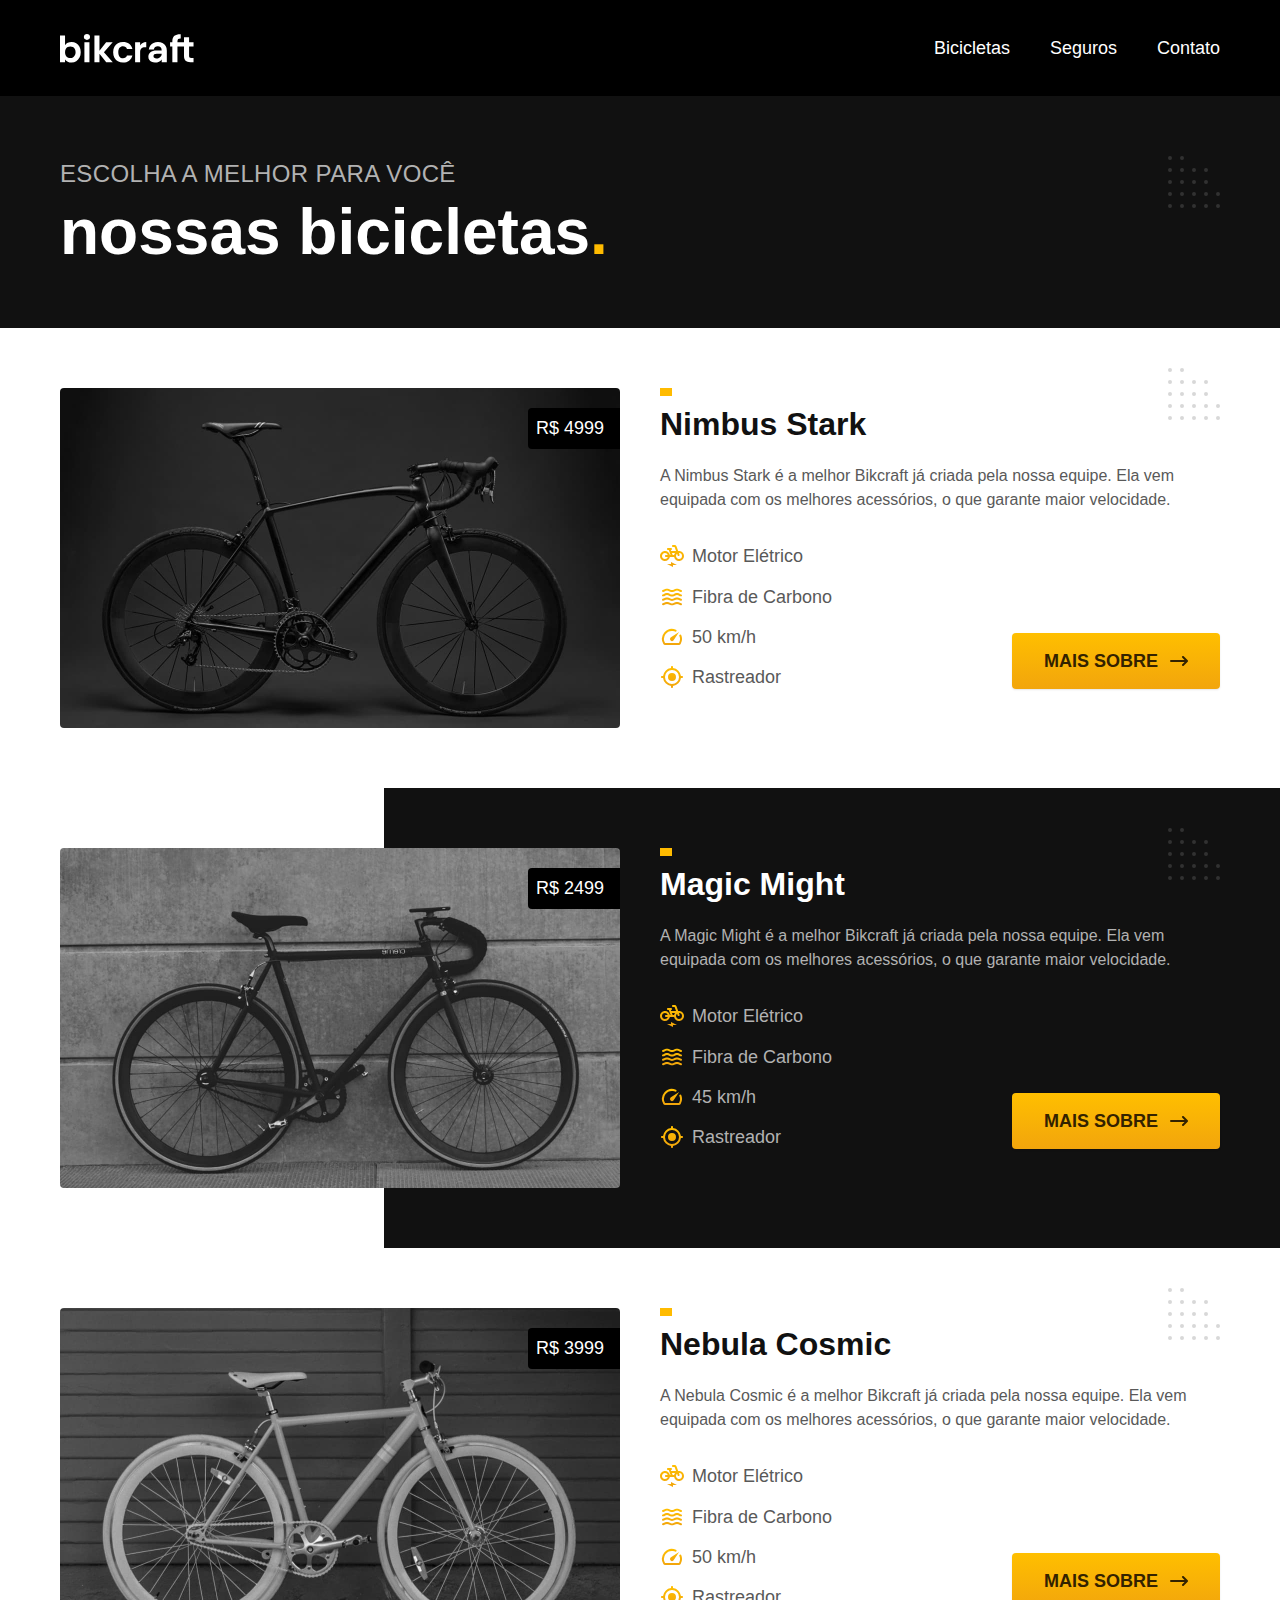
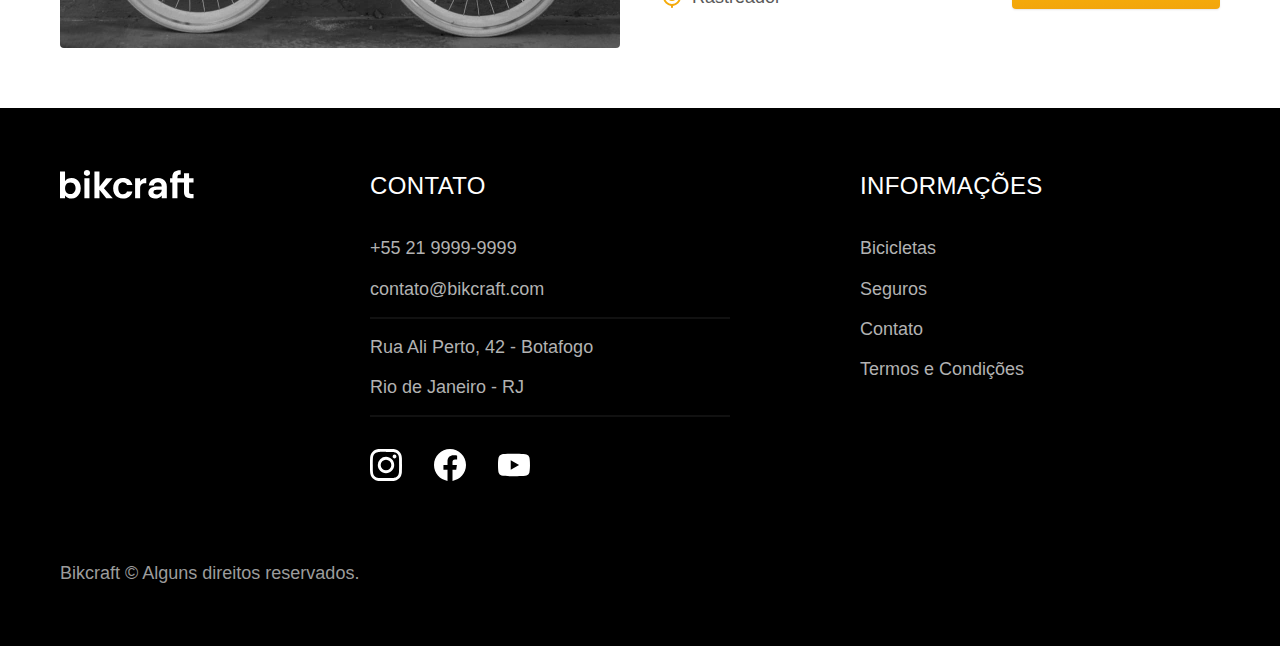
==== bicicletas.html @ ce55fad7 "." ====
<!DOCTYPE html>
<html lang="pt-br">

<head>
  <meta charset="UTF-8">
  <meta name="viewport" content="width=device-width, initial-scale=1.0">

  <title>Bicicletas | Bikcraft</title>
  <meta name="description" content="Bicicletas">

  <link rel="preload" href="./css/style.css" as="style">
  <link rel="stylesheet" href="./css/style.css">
</head>

<body id="bicicletas">
  <header class="header-bg">
    <div class="header container">
      <a href="./">
        <img src="./img/bikcraft.svg" alt="Bikcraft">
      </a>

      <nav aria-label="primaria">
        <ul class="header-menu font-1-m cor-0">
          <li><a href="./bicicletas.html">Bicicletas</a></li>
          <li><a href="./seguros.html">Seguros</a></li>
          <li><a href="./contato.html">Contato</a></li>
        </ul>
      </nav>
    </div>
  </header>

  <main>
    <div class="titulo-bg">
      <div class="titulo container">
        <p class="font-2-l-b cor-5">Escolha a melhor para você</p>
        <h1 class="font-1-xxl cor-0">nossas bicicletas<span class="cor-p1">.</span></h1>
      </div>
    </div>

    <div class="bicicletas container">
      <div class="bicicletas-imagem">
        <img src="./img/bicicletas/nimbus.jpg" alt="Bicicleta preta">
        <span class="font-2-m cor-0">R$ 4999</span>
      </div>
      <div class="bicicletas-conteudo">
        <h2 class="font-1-xl">Nimbus Stark</h2>
        <p class="font-2-s cor-8">A Nimbus Stark é a melhor Bikcraft já criada pela nossa equipe. Ela vem equipada com os melhores acessórios, o que garante maior velocidade.</p>
        <ul class="font-1-m cor-8">
          <li>
            <img src="./img/icones/eletrica.svg" alt="">
            Motor Elétrico
          </li>
          <li>
            <img src="./img/icones/carbono.svg" alt="">
            Fibra de Carbono
          </li>
          <li>
            <img src="./img/icones/velocidade.svg" alt="">
            50 km/h
          </li>
          <li>
            <img src="./img/icones/rastreador.svg" alt="">
            Rastreador
          </li>
        </ul>
        <a class="botao seta" href="./bicicletas/nimbus.html">Mais Sobre</a>
      </div>
    </div>

    <div class="bicicletas-bg">
      <div class="bicicletas container">
        <div class="bicicletas-imagem">
          <img src="./img/bicicletas/magic.jpg" alt="Bicicleta preta">
          <span class="font-2-m cor-0">R$ 2499</span>
        </div>
        <div class="bicicletas-conteudo">
          <h2 class="font-1-xl cor-0">Magic Might</h2>
          <p class="font-2-s cor-5">A Magic Might é a melhor Bikcraft já criada pela nossa equipe. Ela vem equipada com os melhores acessórios, o que garante maior velocidade.</p>
          <ul class="font-1-m cor-5">
            <li>
              <img src="./img/icones/eletrica.svg" alt="">
              Motor Elétrico
            </li>
            <li>
              <img src="./img/icones/carbono.svg" alt="">
              Fibra de Carbono
            </li>
            <li>
              <img src="./img/icones/velocidade.svg" alt="">
              45 km/h
            </li>
            <li>
              <img src="./img/icones/rastreador.svg" alt="">
              Rastreador
            </li>
          </ul>
          <a class="botao seta" href="./bicicletas/magic.html">Mais Sobre</a>
        </div>
      </div>
    </div>

    <div class="bicicletas container">
      <div class="bicicletas-imagem">
        <img src="./img/bicicletas/nebula.jpg" alt="Bicicleta preta">
        <span class="font-2-m cor-0">R$ 3999</span>
      </div>
      <div class="bicicletas-conteudo">
        <h2 class="font-1-xl">Nebula Cosmic</h2>
        <p class="font-2-s cor-8">A Nebula Cosmic é a melhor Bikcraft já criada pela nossa equipe. Ela vem equipada com os melhores acessórios, o que garante maior velocidade.</p>
        <ul class="font-1-m cor-8">
          <li>
            <img src="./img/icones/eletrica.svg" alt="">
            Motor Elétrico
          </li>
          <li>
            <img src="./img/icones/carbono.svg" alt="">
            Fibra de Carbono
          </li>
          <li>
            <img src="./img/icones/velocidade.svg" alt="">
            50 km/h
          </li>
          <li>
            <img src="./img/icones/rastreador.svg" alt="">
            Rastreador
          </li>
        </ul>
        <a class="botao seta" href="./bicicletas/nebula.html">Mais Sobre</a>
      </div>
    </div>

  </main>

  <footer class="footer-bg">
    <div class="footer container">
      <img src="./img/bikcraft.svg" alt="Bikcraft">
      <div class="footer-contato">
        <h3 class="font-2-l-b cor-0">Contato</h3>
        <ul class="font-2-m cor-5">
          <li><a href="tel:+552199999999">+55 21 9999-9999</a></li>
          <li><a href="mailto:contato@bikcraft.com">contato@bikcraft.com</a></li>
          <li>Rua Ali Perto, 42 - Botafogo</li>
          <li>Rio de Janeiro - RJ</li>
        </ul>
        <div class="footer-redes">
          <a href="./">
            <img src="./img/redes/instagram.svg" alt="Instagram">
          </a>
          <a href="./">
            <img src="./img/redes/facebook.svg" alt="Facebook">
          </a>
          <a href="./">
            <img src="./img/redes/youtube.svg" alt="Youtube">
          </a>
        </div>
      </div>
      <div class="footer-informacoes">
        <h3 class="font-2-l-b cor-0">Informações</h3>
        <nav>
          <ul class="font-1-m cor-5">
            <li><a href="./bicicletas.html">Bicicletas</a></li>
            <li><a href="./seguros.html">Seguros</a></li>
            <li><a href="./contato.html">Contato</a></li>
            <li><a href="./termos.html">Termos e Condições</a></li>
          </ul>
        </nav>
      </div>
      <p class="footer-copy font-2-m cor-6">Bikcraft © Alguns direitos reservados.</p>
    </div>
  </footer>
</body>

</html>
---- css/style.css ----
@import "./global/global.css";
@import "./utilidades/tipografia.css";
@import "./utilidades/cores.css";

@import "./global/header.css";
@import "./global/footer.css";

/* Utilidades */
@import "./utilidades/componentes.css";
@import "./utilidades/formulario.css";

/* Home */
@import "./home/introducao.css";
@import "./home/tecnologia.css";
@import "./home/parceiros.css";
@import "./home/depoimento.css";

/* Bicicletas */
@import "./bicicletas/bicicletas-lista.css";
@import "./bicicletas/bicicletas.css";

/* Bicicleta */
@import "./bicicleta/bicicleta.css";
@import "./bicicleta/seguro.css";

/* Seguros */
@import "./seguros/seguros.css";
@import "./seguros/vantagens.css";
@import "./seguros/perguntas.css";

/* Contato */
@import "./contato/contato.css";
@import "./contato/lojas.css";

/* Contato */
@import "./orcamento/orcamento.css";

/* Termos */
@import "./termos/termos.css";
---- css/style.css ----
@import "./global/global.css";
@import "./utilidades/tipografia.css";
@import "./utilidades/cores.css";

@import "./global/header.css";
@import "./global/footer.css";

/* Utilidades */
@import "./utilidades/componentes.css";
@import "./utilidades/formulario.css";

/* Home */
@import "./home/introducao.css";
@import "./home/tecnologia.css";
@import "./home/parceiros.css";
@import "./home/depoimento.css";

/* Bicicletas */
@import "./bicicletas/bicicletas-lista.css";
@import "./bicicletas/bicicletas.css";

/* Bicicleta */
@import "./bicicleta/bicicleta.css";
@import "./bicicleta/seguro.css";

/* Seguros */
@import "./seguros/seguros.css";
@import "./seguros/vantagens.css";
@import "./seguros/perguntas.css";

/* Contato */
@import "./contato/contato.css";
@import "./contato/lojas.css";

/* Contato */
@import "./orcamento/orcamento.css";

/* Termos */
@import "./termos/termos.css";
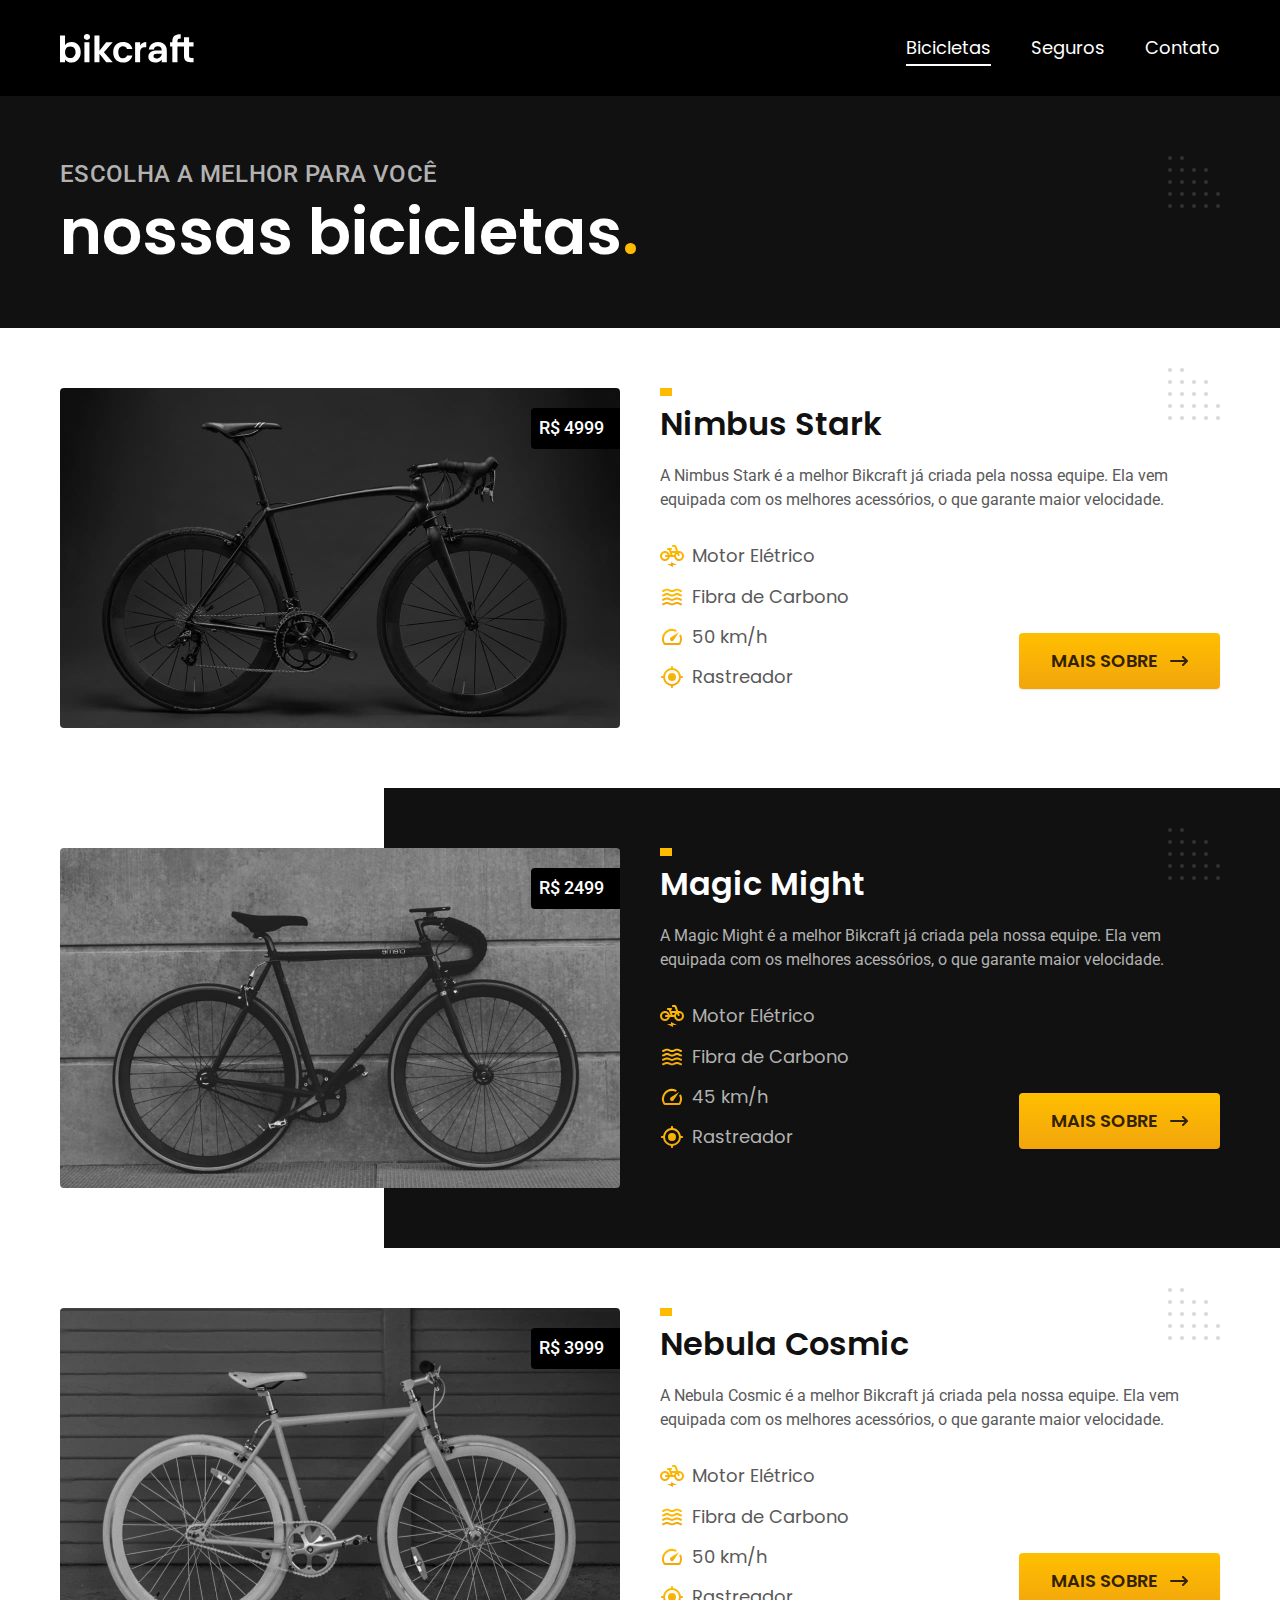
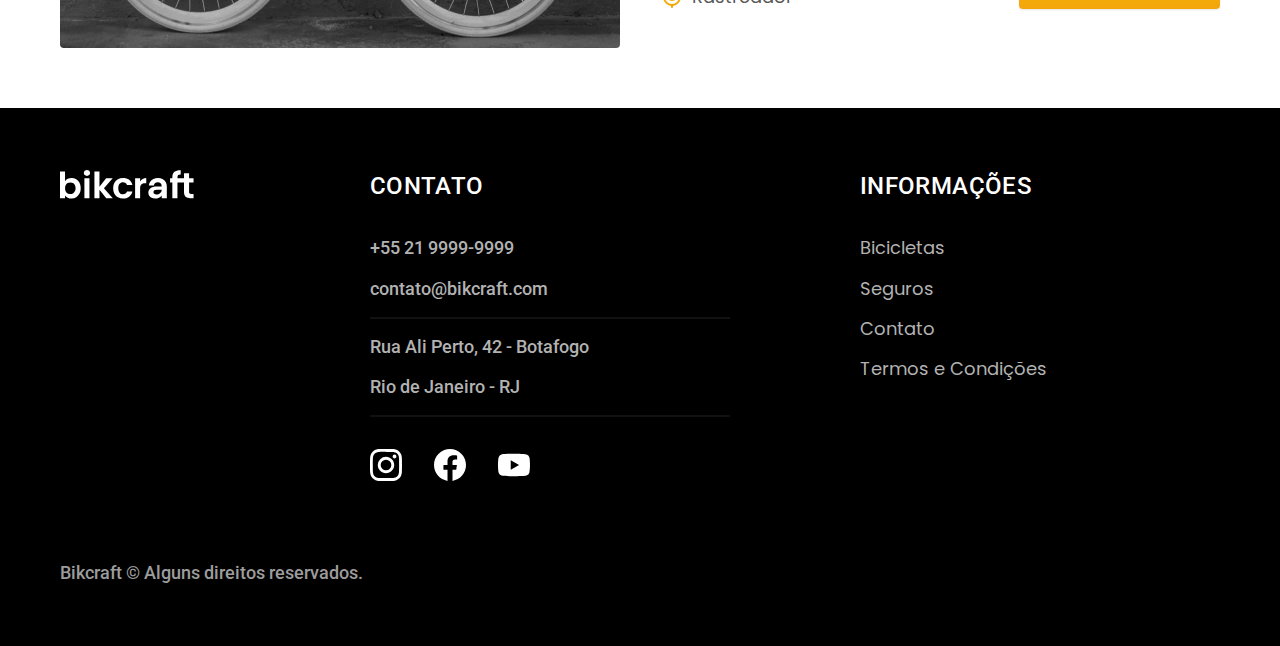
==== commit 5955db19: "otimizado" ====
--- a/bicicletas.html
+++ b/bicicletas.html
@@ -1,173 +1,196 @@
 <!DOCTYPE html>
 <html lang="pt-br">
+  <head>
+    <meta charset="UTF-8" />
+    <meta name="viewport" content="width=device-width, initial-scale=1.0" />
 
-<head>
-  <meta charset="UTF-8">
-  <meta name="viewport" content="width=device-width, initial-scale=1.0">
+    <title>Bicicletas | Bikcraft</title>
+    <meta name="description" content="Bicicletas" />
 
-  <title>Bicicletas | Bikcraft</title>
-  <meta name="description" content="Bicicletas">
+    <link rel="icon" href="favicon.svg" type="image/svg+xml" />
+    <link rel="preload" href="./css/style.min.css" as="style" />
+    <link rel="stylesheet" href="./css/style.min.css" />
+    <link rel="preconnect" href="https://fonts.googleapis.com" />
+    <link rel="preconnect" href="https://fonts.gstatic.com" crossorigin />
+    <link
+      href="https://fonts.googleapis.com/css2?family=Merriweather:ital,wght@1,900&family=Poppins:wght@400;600&family=Roboto:wght@400;500&display=swap"
+      rel="stylesheet"
+    />
+  </head>
 
-  <link rel="preload" href="./css/style.css" as="style">
-  <link rel="stylesheet" href="./css/style.css">
-</head>
+  <body id="bicicletas">
+    <header class="header-bg">
+      <div class="header container">
+        <a href="./">
+          <img src="./img/bikcraft.svg" alt="Bikcraft" />
+        </a>
 
-<body id="bicicletas">
-  <header class="header-bg">
-    <div class="header container">
-      <a href="./">
-        <img src="./img/bikcraft.svg" alt="Bikcraft">
-      </a>
+        <nav aria-label="primaria">
+          <ul class="header-menu font-1-m cor-0">
+            <li><a href="./bicicletas.html">Bicicletas</a></li>
+            <li><a href="./seguros.html">Seguros</a></li>
+            <li><a href="./contato.html">Contato</a></li>
+          </ul>
+        </nav>
+      </div>
+    </header>
 
-      <nav aria-label="primaria">
-        <ul class="header-menu font-1-m cor-0">
-          <li><a href="./bicicletas.html">Bicicletas</a></li>
-          <li><a href="./seguros.html">Seguros</a></li>
-          <li><a href="./contato.html">Contato</a></li>
-        </ul>
-      </nav>
-    </div>
-  </header>
+    <main>
+      <div class="titulo-bg">
+        <div class="titulo container">
+          <p class="font-2-l-b cor-5">Escolha a melhor para você</p>
+          <h1 class="font-1-xxl cor-0">
+            nossas bicicletas<span class="cor-p1">.</span>
+          </h1>
+        </div>
+      </div>
 
-  <main>
-    <div class="titulo-bg">
-      <div class="titulo container">
-        <p class="font-2-l-b cor-5">Escolha a melhor para você</p>
-        <h1 class="font-1-xxl cor-0">nossas bicicletas<span class="cor-p1">.</span></h1>
-      </div>
-    </div>
-
-    <div class="bicicletas container">
-      <div class="bicicletas-imagem">
-        <img src="./img/bicicletas/nimbus.jpg" alt="Bicicleta preta">
-        <span class="font-2-m cor-0">R$ 4999</span>
-      </div>
-      <div class="bicicletas-conteudo">
-        <h2 class="font-1-xl">Nimbus Stark</h2>
-        <p class="font-2-s cor-8">A Nimbus Stark é a melhor Bikcraft já criada pela nossa equipe. Ela vem equipada com os melhores acessórios, o que garante maior velocidade.</p>
-        <ul class="font-1-m cor-8">
-          <li>
-            <img src="./img/icones/eletrica.svg" alt="">
-            Motor Elétrico
-          </li>
-          <li>
-            <img src="./img/icones/carbono.svg" alt="">
-            Fibra de Carbono
-          </li>
-          <li>
-            <img src="./img/icones/velocidade.svg" alt="">
-            50 km/h
-          </li>
-          <li>
-            <img src="./img/icones/rastreador.svg" alt="">
-            Rastreador
-          </li>
-        </ul>
-        <a class="botao seta" href="./bicicletas/nimbus.html">Mais Sobre</a>
-      </div>
-    </div>
-
-    <div class="bicicletas-bg">
       <div class="bicicletas container">
         <div class="bicicletas-imagem">
-          <img src="./img/bicicletas/magic.jpg" alt="Bicicleta preta">
-          <span class="font-2-m cor-0">R$ 2499</span>
+          <img src="./img/bicicletas/nimbus.jpg" alt="Bicicleta preta" />
+          <span class="font-2-m cor-0">R$ 4999</span>
         </div>
         <div class="bicicletas-conteudo">
-          <h2 class="font-1-xl cor-0">Magic Might</h2>
-          <p class="font-2-s cor-5">A Magic Might é a melhor Bikcraft já criada pela nossa equipe. Ela vem equipada com os melhores acessórios, o que garante maior velocidade.</p>
-          <ul class="font-1-m cor-5">
+          <h2 class="font-1-xl">Nimbus Stark</h2>
+          <p class="font-2-s cor-8">
+            A Nimbus Stark é a melhor Bikcraft já criada pela nossa equipe. Ela
+            vem equipada com os melhores acessórios, o que garante maior
+            velocidade.
+          </p>
+          <ul class="font-1-m cor-8">
             <li>
-              <img src="./img/icones/eletrica.svg" alt="">
+              <img src="./img/icones/eletrica.svg" alt="" />
               Motor Elétrico
             </li>
             <li>
-              <img src="./img/icones/carbono.svg" alt="">
+              <img src="./img/icones/carbono.svg" alt="" />
               Fibra de Carbono
             </li>
             <li>
-              <img src="./img/icones/velocidade.svg" alt="">
-              45 km/h
+              <img src="./img/icones/velocidade.svg" alt="" />
+              50 km/h
             </li>
             <li>
-              <img src="./img/icones/rastreador.svg" alt="">
+              <img src="./img/icones/rastreador.svg" alt="" />
               Rastreador
             </li>
           </ul>
-          <a class="botao seta" href="./bicicletas/magic.html">Mais Sobre</a>
+          <a class="botao seta" href="./bicicletas/nimbus.html">Mais Sobre</a>
         </div>
       </div>
-    </div>
 
-    <div class="bicicletas container">
-      <div class="bicicletas-imagem">
-        <img src="./img/bicicletas/nebula.jpg" alt="Bicicleta preta">
-        <span class="font-2-m cor-0">R$ 3999</span>
-      </div>
-      <div class="bicicletas-conteudo">
-        <h2 class="font-1-xl">Nebula Cosmic</h2>
-        <p class="font-2-s cor-8">A Nebula Cosmic é a melhor Bikcraft já criada pela nossa equipe. Ela vem equipada com os melhores acessórios, o que garante maior velocidade.</p>
-        <ul class="font-1-m cor-8">
-          <li>
-            <img src="./img/icones/eletrica.svg" alt="">
-            Motor Elétrico
-          </li>
-          <li>
-            <img src="./img/icones/carbono.svg" alt="">
-            Fibra de Carbono
-          </li>
-          <li>
-            <img src="./img/icones/velocidade.svg" alt="">
-            50 km/h
-          </li>
-          <li>
-            <img src="./img/icones/rastreador.svg" alt="">
-            Rastreador
-          </li>
-        </ul>
-        <a class="botao seta" href="./bicicletas/nebula.html">Mais Sobre</a>
-      </div>
-    </div>
-
-  </main>
-
-  <footer class="footer-bg">
-    <div class="footer container">
-      <img src="./img/bikcraft.svg" alt="Bikcraft">
-      <div class="footer-contato">
-        <h3 class="font-2-l-b cor-0">Contato</h3>
-        <ul class="font-2-m cor-5">
-          <li><a href="tel:+552199999999">+55 21 9999-9999</a></li>
-          <li><a href="mailto:contato@bikcraft.com">contato@bikcraft.com</a></li>
-          <li>Rua Ali Perto, 42 - Botafogo</li>
-          <li>Rio de Janeiro - RJ</li>
-        </ul>
-        <div class="footer-redes">
-          <a href="./">
-            <img src="./img/redes/instagram.svg" alt="Instagram">
-          </a>
-          <a href="./">
-            <img src="./img/redes/facebook.svg" alt="Facebook">
-          </a>
-          <a href="./">
-            <img src="./img/redes/youtube.svg" alt="Youtube">
-          </a>
+      <div class="bicicletas-bg">
+        <div class="bicicletas container">
+          <div class="bicicletas-imagem">
+            <img src="./img/bicicletas/magic.jpg" alt="Bicicleta preta" />
+            <span class="font-2-m cor-0">R$ 2499</span>
+          </div>
+          <div class="bicicletas-conteudo">
+            <h2 class="font-1-xl cor-0">Magic Might</h2>
+            <p class="font-2-s cor-5">
+              A Magic Might é a melhor Bikcraft já criada pela nossa equipe. Ela
+              vem equipada com os melhores acessórios, o que garante maior
+              velocidade.
+            </p>
+            <ul class="font-1-m cor-5">
+              <li>
+                <img src="./img/icones/eletrica.svg" alt="" />
+                Motor Elétrico
+              </li>
+              <li>
+                <img src="./img/icones/carbono.svg" alt="" />
+                Fibra de Carbono
+              </li>
+              <li>
+                <img src="./img/icones/velocidade.svg" alt="" />
+                45 km/h
+              </li>
+              <li>
+                <img src="./img/icones/rastreador.svg" alt="" />
+                Rastreador
+              </li>
+            </ul>
+            <a class="botao seta" href="./bicicletas/magic.html">Mais Sobre</a>
+          </div>
         </div>
       </div>
-      <div class="footer-informacoes">
-        <h3 class="font-2-l-b cor-0">Informações</h3>
-        <nav>
-          <ul class="font-1-m cor-5">
-            <li><a href="./bicicletas.html">Bicicletas</a></li>
-            <li><a href="./seguros.html">Seguros</a></li>
-            <li><a href="./contato.html">Contato</a></li>
-            <li><a href="./termos.html">Termos e Condições</a></li>
+
+      <div class="bicicletas container">
+        <div class="bicicletas-imagem">
+          <img src="./img/bicicletas/nebula.jpg" alt="Bicicleta preta" />
+          <span class="font-2-m cor-0">R$ 3999</span>
+        </div>
+        <div class="bicicletas-conteudo">
+          <h2 class="font-1-xl">Nebula Cosmic</h2>
+          <p class="font-2-s cor-8">
+            A Nebula Cosmic é a melhor Bikcraft já criada pela nossa equipe. Ela
+            vem equipada com os melhores acessórios, o que garante maior
+            velocidade.
+          </p>
+          <ul class="font-1-m cor-8">
+            <li>
+              <img src="./img/icones/eletrica.svg" alt="" />
+              Motor Elétrico
+            </li>
+            <li>
+              <img src="./img/icones/carbono.svg" alt="" />
+              Fibra de Carbono
+            </li>
+            <li>
+              <img src="./img/icones/velocidade.svg" alt="" />
+              50 km/h
+            </li>
+            <li>
+              <img src="./img/icones/rastreador.svg" alt="" />
+              Rastreador
+            </li>
           </ul>
-        </nav>
+          <a class="botao seta" href="./bicicletas/nebula.html">Mais Sobre</a>
+        </div>
       </div>
-      <p class="footer-copy font-2-m cor-6">Bikcraft © Alguns direitos reservados.</p>
-    </div>
-  </footer>
-</body>
+    </main>
 
-</html>+    <footer class="footer-bg">
+      <div class="footer container">
+        <img src="./img/bikcraft.svg" alt="Bikcraft" />
+        <div class="footer-contato">
+          <h3 class="font-2-l-b cor-0">Contato</h3>
+          <ul class="font-2-m cor-5">
+            <li><a href="tel:+552199999999">+55 21 9999-9999</a></li>
+            <li>
+              <a href="mailto:contato@bikcraft.com">contato@bikcraft.com</a>
+            </li>
+            <li>Rua Ali Perto, 42 - Botafogo</li>
+            <li>Rio de Janeiro - RJ</li>
+          </ul>
+          <div class="footer-redes">
+            <a href="./">
+              <img src="./img/redes/instagram.svg" alt="Instagram" />
+            </a>
+            <a href="./">
+              <img src="./img/redes/facebook.svg" alt="Facebook" />
+            </a>
+            <a href="./">
+              <img src="./img/redes/youtube.svg" alt="Youtube" />
+            </a>
+          </div>
+        </div>
+        <div class="footer-informacoes">
+          <h3 class="font-2-l-b cor-0">Informações</h3>
+          <nav>
+            <ul class="font-1-m cor-5">
+              <li><a href="./bicicletas.html">Bicicletas</a></li>
+              <li><a href="./seguros.html">Seguros</a></li>
+              <li><a href="./contato.html">Contato</a></li>
+              <li><a href="./termos.html">Termos e Condições</a></li>
+            </ul>
+          </nav>
+        </div>
+        <p class="footer-copy font-2-m cor-6">
+          Bikcraft © Alguns direitos reservados.
+        </p>
+      </div>
+    </footer>
+    <script src="js/script.js"></script>
+  </body>
+</html>
--- a/css/style.min.css
+++ b/css/style.min.css
@@ -0,0 +1 @@
+body{margin:0;font-family:Arial,Helvetica,sans-serif;color:#111}blockquote,dd,h1,h2,h3,h4,p,ul{margin:0}ul{padding:0;list-style:none}a{text-decoration:none;color:inherit}img{max-width:100%;height:auto;display:block}img[src$=".jpg"]{border-radius:4px}.font-1-xs{font:400 0.75rem/1.35 Poppins,sans-serif}.font-2-xs{font:400 0.875rem/1.43 Roboto,sans-serif}.font-1-s{font:400 1rem/1.5 Poppins,sans-serif}.font-2-s{font:400 1rem/1.5 Roboto,sans-serif}.font-1-m,.font-1-m-b{font:400 1.125rem/1.35 Poppins,sans-serif}.font-1-m-b{font-weight:600}.font-2-m{font:500 1.125rem/1.35 Roboto,sans-serif}.font-1-l{font:400 1.5rem/1.5 Poppins,sans-serif}.font-2-l,.font-2-l-b{font:400 1.5rem/1.5 Roboto,sans-serif}.font-2-l-b{font-weight:500;letter-spacing:.015em;text-transform:uppercase}.font-1-xl{font:600 2rem/1.25 Poppins,sans-serif}.font-2-xl{font:500 2rem/1.25 Roboto,sans-serif}.font-1-xxl{font:600 4rem/1.125 Poppins,sans-serif}@media (max-width:1200px){.font-1-xxl{font-size:3rem}.font-2-l,.font-2-l-b{font-size:1.125rem}}@media (max-width:800px){.font-1-xxl{font-size:2rem}.font-1-xl,.font-2-xl{font-size:1.5rem}}:root{--cor-0:#ffffff;--cor-1:#f7f7f7;--cor-2:#ededed;--cor-3:#dedede;--cor-4:#cccccc;--cor-5:#b2b2b2;--cor-6:#9c9c9c;--cor-7:#717171;--cor-8:#595959;--cor-9:#404040;--cor-10:#2e2e2e;--cor-11:#111111;--cor-12:#000000;--cor-p1:#ffbb00;--cor-p2:#e4a30b;--cor-p3:#a66f00;--cor-p4:#664400;--cor-p5:#332200}.cor-0{color:var(--cor-0)}.cor-1{color:var(--cor-1)}.cor-2{color:var(--cor-2)}.cor-3{color:var(--cor-3)}.cor-4{color:var(--cor-4)}.cor-5{color:var(--cor-5)}.cor-6{color:var(--cor-6)}.cor-7{color:var(--cor-7)}.cor-8{color:var(--cor-8)}.cor-9{color:var(--cor-9)}.cor-10{color:var(--cor-10)}.cor-11{color:var(--cor-11)}.cor-12{color:var(--cor-12)}.cor-p1{color:var(--cor-p1)}.cor-p2{color:var(--cor-p2)}.cor-p3{color:var(--cor-p3)}.cor-p4{color:var(--cor-p4)}.cor-p5{color:var(--cor-p5)}.fadeInDown{transform:translate3d(0,-20px,0)}.fadeInUp{transform:translate3d(0,20px,0)}.fadeInRight{transform:translate3d(20px,0,0)}.fadeInLeft{transform:translate3d(-20px,0,0)}[data-anime]{opacity:0}.anime{opacity:1;transform:none;transition:transform .8s,opacity .8s}.header-bg{background-color:var(--cor-12)}.header{display:flex;flex-wrap:wrap;gap:20px;justify-content:space-between;align-items:center;padding-top:20px;padding-bottom:20px}.header-menu{display:flex;flex-wrap:wrap;gap:40px}.header-menu a{display:inline-block;padding:16px 0;position:relative}.header-menu a:after{content:"";display:block;height:2px;width:0;background:var(--cor-0);margin-top:4px;transition:.3s;position:absolute}.header-menu a.ativo::after,.header-menu a:hover:after{width:100%}@media (max-width:800px){.header-menu{gap:20px}.header-menu a{background:var(--cor-11);padding:12px 16px;border-radius:4px}.header-menu a:hover{background-color:var(--cor-10)}.header a:after{display:none}}@media (max-width:600px){.header-menu{gap:12px}.header-menu a{padding:8px 12px;font-size:14px}}.footer-bg{background-color:var(--cor-12)}.footer{display:grid;grid-template-columns:3fr 5fr 4fr;gap:40px;padding-top:60px;padding-bottom:60px}.footer h3{margin-bottom:32px}.footer-contato ul{margin-bottom:32px}.footer-contato li:nth-child(2n):after{content:"";display:block;max-width:360px;height:2px;background:var(--cor-11);margin-top:16px}.footer li{margin-bottom:16px}.footer-redes{display:flex;gap:32px}.footer a:hover{color:var(--cor-0)}.footer-copy{grid-column:1/-1;margin-top:40px}@media (max-width:800px){.footer>img{display:none}.footer{grid-template-columns:1fr 1fr}}@media (max-width:600px){.footer{grid-template-columns:1fr;gap:60px}.footer-copy{margin-top:0}}.container{box-sizing:border-box;max-width:1200px;padding-left:20px;padding-right:20px;margin-left:auto;margin-right:auto}.botao{display:inline-block;padding:16px 32px;background:linear-gradient(#ffbf00,#f2a50c);border-radius:4px;box-shadow:0 1px 2px rgba(0,0,0,.1);text-transform:uppercase;color:var(--cor-p5);font:600 1.125rem/1.35 Poppins,sans-serif;max-width:max-content;border:none;cursor:pointer}.botao:hover{background:linear-gradient(#ffb60d,#e59317)}.botao.secundario{background:var(--cor-10);color:var(--cor-2)}.botao.secundario:hover{background:var(--cor-9)}.botao.seta{display:flex;align-items:center}.botao.seta::after{content:"";display:inline-block;width:18px;height:10px;margin-left:12px;background:url("../img/icones/seta.svg");transition:transform .2s}.botao.seta:hover::after{transform:translateX(4px)}@media (max-width:600px){.botao{padding:12px 16px;font-size:1rem}}.link{display:inline-block;color:var(--cor-p1);font:500 1.5rem/1.5 Poppins,sans-serif;text-transform:uppercase}.link::after{content:"";display:block;width:100%;height:4px;background-color:currentColor}.link:hover{color:var(--cor-0)}.titulo-bg{padding-top:60px;padding-bottom:60px;background-color:var(--cor-11)}.titulo{background:url("../img/dec/top-right.svg") no-repeat top right 20px}.titulo p{margin-bottom:4px}@media (max-width:800px){.titulo-bg{padding-top:40px;padding-bottom:40px}.titulo p{font-size:1rem;text-transform:lowercase;font-weight:400}}.form{display:grid;grid-template-columns:1fr 1fr;gap:20px}.form label{display:block;font:400 1rem/1.5 Poppins,sans-serif;margin-bottom:4px}.form .col-2{grid-column:span 2}.form input[type=email],.form input[type=text],.form textarea{font:400 1rem/1.5 Roboto,sans-serif;background:var(--cor-1);border:1px solid var(--cor-2);padding:12px;border-radius:4px;width:100%;box-sizing:border-box}.form input[type=email]:focus,.form input[type=text]:focus,.form textarea:focus{outline:0;border-color:var(--cor-p1);background:var(--cor-0);box-shadow:0 0 0 2px #fea}@media (max-width:600px){.form{grid-template-columns:1fr}.form .col-2{grid-column:1}}.introducao-bg{background:var(--cor-12) url("../img/dec/bottom-left.svg") no-repeat bottom 160px left 20px;box-shadow:inset 0 -120px var(--cor-0)}.introducao{display:grid;grid-template-columns:1fr 1fr;gap:0 40px}.introducao-conteudo{align-self:end;padding-bottom:200px}.introducao img{width:100%;height:100%;object-fit:cover;border-radius:4px}.introducao h1{margin-bottom:32px}.introducao p{margin-bottom:20px}@media (max-width:800px){.introducao-bg{background:var(--cor-11);padding-top:40px;box-shadow:inset 0 -60px #fff}.introducao{grid-template-columns:1fr;gap:32px}.introducao-conteudo{padding-bottom:0}.introducao h1{margin-bottom:16px}.introducao img{height:300px;width:100%}}.tecnologia-bg{background-color:var(--cor-11);box-shadow:inset 0 80px var(--cor-0),inset 0 -80px var(--cor-0)}.tecnologia{display:grid;grid-template-columns:1fr 1fr;gap:40px}.tecnologia-imagem img{width:100%;height:100%;object-fit:cover;object-position:left}.tecnologia-conteudo{padding-top:160px;padding-bottom:160px}.tecnologia-conteudo>span{display:block;margin-bottom:20px}.tecnologia-conteudo h2{margin-bottom:32px}.tecnologia-conteudo>p{margin-bottom:20px}.tecnologia a{margin-bottom:80px}.tecnologia-vantagens{display:flex;gap:40px}.tecnologia-vantagens h3{margin-bottom:8px;width:max-content}.tecnologia-vantagens img{width:24px;margin-bottom:8px}@media (max-width:800px){.tecnologia-bg{box-shadow:initial}.tecnologia{grid-template-columns:1fr}.tecnologia-conteudo{padding-top:60px;padding-bottom:60px}.tecnologia-imagem{display:none}.tecnologia a{margin-bottom:60px}}@media (max-width:600px){.tecnologia-vantagens{flex-direction:column}}.parceiros{padding-top:60px;padding-bottom:120px}.parceiros h2{margin-bottom:60px}.parceiros ul{padding:0 20px;max-width:1400px;display:grid;grid-template-columns:repeat(4,1fr);margin:0 auto}.parceiros li{display:flex;padding:32px;border-left:2px solid var(--cor-2)}.parceiros img{margin:auto}.parceiros li:first-child,.parceiros li:nth-child(5){border-left:none}.parceiros li:nth-child(n+5){border-top:2px solid var(--cor-2)}@media (max-width:800px){.parceiros{padding-bottom:60px}.parceiros h2{margin-bottom:20px}.parceiros ul{grid-template-columns:repeat(2,1fr)}.parceiros li:nth-child(n+3){border-top:2px solid var(--cor-2)}.parceiros li:nth-child(odd){border-left:none}}.depoimento{display:grid;grid-template-columns:1fr 1fr;background-color:var(--cor-p1);overflow:hidden}.depoimento img{width:100%;height:100%;object-fit:cover;border-radius:0}.depoimento-conteudo{padding:40px 40px 80px 80px;align-self:end;background:url("../img/dec/bottom-right-p.svg") no-repeat bottom 40px right 40px}.depoimento-conteudo p{max-width:32ch;font-family:Merriweather,serif;font-style:italic;font-weight:900;margin-bottom:32px;position:relative}.depoimento p::after,.depoimento p::before{font-size:5rem;color:var(--cor-p2);position:absolute}.depoimento p::before{content:"“";left:-50px;top:-20px}.depoimento p::after{content:"”"}@media (min-width:1200px){.depoimento img{max-height:520px}}@media (max-width:800px){.depoimento{grid-template-columns:1fr;text-align:center}.depoimento img{max-height:200px}.depoimento-conteudo{padding:40px 20px;margin:auto}}.bicicletas-lista{padding-top:60px;padding-bottom:120px}.bicicletas-lista h2{margin-bottom:40px}.bicicletas-lista ul{display:flex;gap:40px;padding:0 20px 20px 20px;max-width:1400px;margin-left:auto;margin-right:auto;overflow-x:auto}#bicicleta .bicicletas-lista ul{padding:0 0 20px 0}.bicicletas-lista li{flex:1;min-width:280px}.bicicletas-lista a{display:block}.bicicletas-lista img{margin-bottom:16px}.bicicletas-lista h3{margin-bottom:8px;display:flex;align-items:center}.bicicletas-lista h3::before{content:"";display:inline-block;height:8px;width:12px;margin-right:8px;background-color:var(--cor-p1);transition:width .2s}.bicicletas-lista a:hover h3::before{width:24px}.bicicletas-lista li span{padding-left:20px}@media (max-width:800px){.bicicletas-lista{padding-bottom:60px}.bicicletas-lista ul{gap:20px}}.bicicletas-bg{background:linear-gradient(to right,var(--cor-0) 30%,var(--cor-11) 0)}.bicicletas{display:grid;grid-template-columns:1fr 1fr;gap:40px;padding-top:60px;padding-bottom:60px;background:url("../img/dec/top-right.svg") no-repeat top 40px right 20px}.bicicletas-imagem{display:grid}.bicicletas-imagem img{grid-area:1/1}.bicicletas-imagem span{grid-area:1/1;place-self:start end;margin-top:20px;background:var(--cor-12);display:inline-block;padding:8px 16px 8px 8px;border-radius:4px 0 0 4px}.bicicletas-conteudo{display:grid;grid-template-columns:1fr auto;align-content:start}.bicicletas h2,.bicicletas p{grid-column:1/-1}.bicicletas h2{margin-bottom:20px}.bicicletas h2::before{content:"";display:block;width:12px;height:8px;background-color:var(--cor-p1);margin-bottom:8px}.bicicletas p{margin-bottom:32px}.bicicletas a{place-self:end}.bicicletas li{display:flex;align-items:center}.bicicletas ul{display:grid;gap:16px}.bicicletas-conteudo img{width:24px;margin-right:8px}@media (max-width:800px){.bicicletas-bg{background:var(--cor-11)}.bicicletas{grid-template-columns:1fr;gap:20px;padding-top:40px;padding-bottom:40px}}@media (max-width:600px){.bicicletas-conteudo{grid-template-columns:1fr}.bicicletas ul{font-size:1rem;grid-template-columns:1fr 1fr;margin-bottom:32px}.bicicletas a{place-self:start}}.bicicleta{display:grid;grid-template-columns:1fr 1fr;align-items:start;gap:40px;padding-top:60px;padding-bottom:60px}#bicicleta .titulo p{text-transform:uppercase}.bicicleta-imagens{display:flex;flex-wrap:wrap;gap:20px}.bicicleta-imagens img{flex:1;min-width:200px}.bicicleta-imagens img:first-child{min-width:100%}.bicicleta-conteudo>p{margin-bottom:32px}.bicicleta-comprar{display:grid;grid-template-columns:max-content auto;align-items:center;justify-items:start;gap:8px 12px;margin-bottom:40px}.bicicleta-comprar a{grid-row:span 2}.bicicleta-comprar span{display:flex;align-items:center;background-color:var(--cor-12);gap:8px;padding:4px 8px;border-radius:4px}.bicicleta-conteudo h2{text-transform:uppercase;letter-spacing:.015em;margin-bottom:12px}.bicicleta-ficha,.bicicleta-informacoes{padding:32px;background-color:var(--cor-12);border-radius:4px}.bicicleta-informacoes{margin-bottom:40px;display:grid;grid-template-columns:1fr 1fr;gap:32px}.bicicleta-informacoes img{width:24px;margin-bottom:8px}.bicicleta-informacoes h3{margin-bottom:8px}.bicicleta-ficha li{padding:4px 0;display:flex;justify-content:space-between;border-bottom:1px solid var(--cor-11)}.bicicleta-ficha li:last-child{border-bottom:none}.bicicleta-ficha span{color:var(--cor-6)}@media (max-width:800px){.bicicleta{grid-template-columns:1fr;padding-top:40px;padding-bottom:40px}.bicicleta-imagens{grid-row:2}}@media (max-width:400px){.bicicleta-informacoes{grid-template-columns:1fr}.bicicleta-comprar{grid-template-columns:1fr}}.seguro-bg{background-color:var(--cor-11);box-shadow:inset 0 120px var(--cor-0),inset 0 -120px var(--cor-12)}.seguro{display:grid;grid-template-columns:1fr 1fr;gap:40px}.seguro-imagem img{width:100%;height:100%;object-fit:cover}.seguro-conteudo{padding-top:180px;padding-bottom:180px}.seguro h2{margin-bottom:32px}.seguro p{margin-bottom:20px}@media (max-width:800px){.seguro-bg{box-shadow:inset 0 -60px var(--cor-12)}.seguro{grid-template-columns:1fr}.seguro-conteudo{grid-row:1;padding-top:40px;padding-bottom:0}}.seguros-bg{background:var(--cor-11)}.seguros{padding-top:60px;padding-bottom:60px;display:grid;grid-template-columns:1fr 1fr;gap:40px;align-items:center}#seguros .seguros{padding-top:0}.seguros h2{grid-column:1/-1}.seguros-item{background-color:var(--cor-12);padding:32px 32px 32px 60px;display:grid;grid-template-columns:1fr auto;border-radius:4px}.seguros-item h3{margin-bottom:40px}.seguros-item span{grid-column:2;display:block;text-align:right}.seguros-item ul{grid-column:1/-1;margin-bottom:32px}.seguros-item li{display:flex;align-items:center;position:relative}.seguros-item li+li{margin-top:20px}.seguros-item li::before{content:"";display:inline-block;width:13px;height:9px;background-image:url("../img/icones/lista.svg");position:absolute;left:-21px}.seguros-item a{grid-column:1/-1}@media (max-width:800px){.seguros{grid-template-columns:1fr}}.vantagens-bg{background-color:var(--cor-12)}.vantagens{padding-top:120px;padding-bottom:120px}.vantagens h2{margin-bottom:60px}.vantagens ul{display:grid;grid-template-columns:repeat(auto-fit,minmax(280px,max-content));gap:40px 80px}.vantagens h3,.vantagens img{margin-bottom:8px}@media (max-width:800px){.vantagens{padding-top:60px;padding-bottom:60px}.vantagens h2{margin-bottom:40px}.vantagens ul{gap:20px}}.perguntas{padding-top:120px;padding-bottom:120px}.perguntas h2{margin-bottom:60px}.perguntas dl>div{padding:20px;border-radius:4px}.perguntas dl>div:nth-child(odd){background-color:var(--cor-1)}.perguntas button{display:grid;grid-template-columns:auto 1fr auto;align-items:center;gap:8px;cursor:pointer;border:none;background:0 0;width:100%;text-align:left}.perguntas button::before{content:"";display:inline-block;width:12px;height:8px;background-color:var(--cor-p1)}.perguntas button::after{content:"";display:inline-block;width:14px;height:6px;background:url("../img/icones/seta-abrir.svg");transition:.3s}.perguntas button:hover::after,.perguntas button[aria-expanded=true]::after{transform:rotate(180deg)}.perguntas dd{display:none}.perguntas dd.ativa{display:block}.perguntas dd{padding-left:20px;padding-top:16px;max-width:80ch}@media (max-width:800px){.perguntas{padding-top:60px;padding-bottom:60px}.perguntas h2{margin-bottom:40px}}#contato{background:linear-gradient(var(--cor-11) 600px,var(--cor-1) 0)}.contato{display:grid;grid-template-columns:5fr 7fr}.contato-dados,.contato-formulario{padding:60px;box-shadow:0 1px 2px rgba(0,0,0,.1)}.contato-dados{border-radius:5px 0 0 5px;background:var(--cor-12) url("../img/dec/bottom-left.svg") no-repeat bottom 20px left 20px}.contato-formulario{border-radius:0 5px 5px 0;background:var(--cor-0) url("../img/dec/bottom-right.svg") no-repeat bottom 20px right 20px}.contato-dados h2{margin-bottom:60px}.contato-endereco{margin-bottom:32px;padding-left:28px;background:url("../img/icones/local.svg") no-repeat 0 2px}.contato-endereco p{margin-bottom:8px}.contato-meios a{display:block;max-width:max-content;margin-bottom:8px;padding-left:28px}.contato-meios a:hover{color:var(--cor-0)}.contato-meios a:first-child{background:url("../img/icones/email.svg") no-repeat 0 2px}.contato-meios a:nth-child(2){margin-bottom:32px}.contato-meios a:nth-child(3){background:url("../img/icones/telefone.svg") no-repeat 0 2px;margin-bottom:60px}.contato-redes{display:flex;gap:32px;padding-left:28px}@media (max-width:800px){.contato{grid-template-columns:1fr}.contato-dados,.contato-formulario{padding:20px}.contato-dados{border-radius:5px 5px 0 0;background:var(--cor-12)}.contato-formulario{border-radius:0 0 5px 5px}.contato-dados h2,.contato-meios a:nth-child(3){margin-bottom:32px}.contato-redes{margin-bottom:12px}}.lojas{display:grid;grid-template-columns:1fr 1fr;gap:0 40px;padding-top:120px;padding-bottom:120px}.lojas h2{grid-column:1/-1;margin-bottom:60px}.lojas img{border-radius:4px 4px 0 0}.lojas-item{border-radius:4px;background:var(--cor-0);box-shadow:0 1px 2px rgba(0,0,0,.1)}.lojas-conteudo{display:grid;grid-template-columns:1fr 1fr;gap:32px 16px;padding:32px}.lojas-conteudo h3,.lojas-tempo{grid-column:1/-1}.lojas-dados{display:grid;gap:8px;border-left:2px solid var(--cor-2);padding-left:12px}.lojas-tempo{display:flex;align-items:center;gap:8px}@media (max-width:800px){.lojas{gap:20px;padding-top:60px;padding-bottom:60px}.lojas h2{margin-bottom:32px}.lojas-conteudo{grid-template-columns:1fr}}@media (max-width:600px){.lojas{grid-template-columns:1fr}}#orcamento{background:linear-gradient(var(--cor-11) 600px,var(--cor-1) 0)}.orcamento{display:grid;grid-template-columns:5fr 7fr;padding-bottom:120px}.orcamento h2{text-transform:uppercase;position:relative;display:flex;align-items:center}.orcamento h2::before{content:"";display:inline-block;width:4px;height:8px;background-color:var(--cor-p1);position:absolute;left:-12px}.orcamento-dados,.orcamento-produto{padding:60px;box-shadow:0 1px 2px rgba(0,0,0,.1)}.orcamento-produto{border-radius:5px 0 0 5px;background:var(--cor-12) url("../img/dec/bottom-left.svg") no-repeat bottom 20px left 20px;display:grid;grid-template-columns:1fr 1fr;gap:20px;align-content:start}.orcamento-produto>*{grid-column:1/-1}.orcamento-produto>label{grid-column:initial}.orcamento-produto label{font:400 1rem/1.5 Poppins,sans-serif;color:var(--cor-4);background-color:var(--cor-10);padding:12px 16px;border-radius:4px;cursor:pointer;display:grid;grid-template-columns:auto 1fr auto;align-items:center;border:1px solid var(--cor-10)}.orcamento-produto input:checked+label{background:var(--cor-0);color:var(--cor-11)}.orcamento-produto label::before{content:"";display:inline-block;box-sizing:border-box;width:12px;height:12px;border:1px solid var(--cor-6);border-radius:50%;margin-right:8px}.orcamento-produto input:checked+label::before{border-color:var(--cor-7);box-shadow:inset 0 0 0 3px var(--cor-0),inset 0 0 0 6px var(--cor-7)}.orcamento-produto label:hover{background-color:var(--cor-9);border-color:var(--cor-9)}.orcamento-produto input:focus+label{box-shadow:0 0 0 2px var(--cor-p1);border-color:var(--cor-12)}.orcamento-produto label span{display:none}.orcamento-produto input:checked+label span{display:inline-block}.orcamento-produto input{opacity:0;position:absolute;pointer-events:none}.orcamento-dados{border-radius:0 5px 5px 0;background:var(--cor-0) url("../img/dec/bottom-right.svg") no-repeat bottom 20px right 20px}.orcamento-conteudo{display:none}.orcamento-conteudo h2,.orcamento-dados h2:nth-of-type(n+2){margin-top:20px}#bikcraft:checked~#orcamento-bikcraft,#seguro:checked~#orcamento-seguro{display:grid;gap:20px}.orcamento-detalhes{display:none;background:var(--cor-0);padding:20px;grid-template-columns:1fr 1fr;border-radius:4px;align-items:center}.orcamento-detalhes li{display:flex;align-items:center;margin-bottom:8px}.orcamento-detalhes li img{width:16px;margin-right:8px}.orcamento-produto input:checked+label+.orcamento-detalhes{display:grid}@media (max-width:1200px){.orcamento-dados,.orcamento-produto{padding:32px}}@media (max-width:800px){.orcamento{grid-template-columns:1fr}.orcamento-produto{border-radius:5px 5px 0 0;background:var(--cor-12)}.orcamento-dados{border-radius:0 0 5px 5px}}@media (max-width:400px){.orcamento-produto{grid-template-columns:1fr}}.termos{padding-top:80px;padding-bottom:80px}.termos h2{font-weight:600;margin-bottom:20px}.termos p+h2{margin-top:40px}.termos p{max-width:75ch;margin-bottom:24px}--- a/css/style.min.css
+++ b/css/style.min.css
@@ -0,0 +1 @@
+body{margin:0;font-family:Arial,Helvetica,sans-serif;color:#111}blockquote,dd,h1,h2,h3,h4,p,ul{margin:0}ul{padding:0;list-style:none}a{text-decoration:none;color:inherit}img{max-width:100%;height:auto;display:block}img[src$=".jpg"]{border-radius:4px}.font-1-xs{font:400 0.75rem/1.35 Poppins,sans-serif}.font-2-xs{font:400 0.875rem/1.43 Roboto,sans-serif}.font-1-s{font:400 1rem/1.5 Poppins,sans-serif}.font-2-s{font:400 1rem/1.5 Roboto,sans-serif}.font-1-m,.font-1-m-b{font:400 1.125rem/1.35 Poppins,sans-serif}.font-1-m-b{font-weight:600}.font-2-m{font:500 1.125rem/1.35 Roboto,sans-serif}.font-1-l{font:400 1.5rem/1.5 Poppins,sans-serif}.font-2-l,.font-2-l-b{font:400 1.5rem/1.5 Roboto,sans-serif}.font-2-l-b{font-weight:500;letter-spacing:.015em;text-transform:uppercase}.font-1-xl{font:600 2rem/1.25 Poppins,sans-serif}.font-2-xl{font:500 2rem/1.25 Roboto,sans-serif}.font-1-xxl{font:600 4rem/1.125 Poppins,sans-serif}@media (max-width:1200px){.font-1-xxl{font-size:3rem}.font-2-l,.font-2-l-b{font-size:1.125rem}}@media (max-width:800px){.font-1-xxl{font-size:2rem}.font-1-xl,.font-2-xl{font-size:1.5rem}}:root{--cor-0:#ffffff;--cor-1:#f7f7f7;--cor-2:#ededed;--cor-3:#dedede;--cor-4:#cccccc;--cor-5:#b2b2b2;--cor-6:#9c9c9c;--cor-7:#717171;--cor-8:#595959;--cor-9:#404040;--cor-10:#2e2e2e;--cor-11:#111111;--cor-12:#000000;--cor-p1:#ffbb00;--cor-p2:#e4a30b;--cor-p3:#a66f00;--cor-p4:#664400;--cor-p5:#332200}.cor-0{color:var(--cor-0)}.cor-1{color:var(--cor-1)}.cor-2{color:var(--cor-2)}.cor-3{color:var(--cor-3)}.cor-4{color:var(--cor-4)}.cor-5{color:var(--cor-5)}.cor-6{color:var(--cor-6)}.cor-7{color:var(--cor-7)}.cor-8{color:var(--cor-8)}.cor-9{color:var(--cor-9)}.cor-10{color:var(--cor-10)}.cor-11{color:var(--cor-11)}.cor-12{color:var(--cor-12)}.cor-p1{color:var(--cor-p1)}.cor-p2{color:var(--cor-p2)}.cor-p3{color:var(--cor-p3)}.cor-p4{color:var(--cor-p4)}.cor-p5{color:var(--cor-p5)}.fadeInDown{transform:translate3d(0,-20px,0)}.fadeInUp{transform:translate3d(0,20px,0)}.fadeInRight{transform:translate3d(20px,0,0)}.fadeInLeft{transform:translate3d(-20px,0,0)}[data-anime]{opacity:0}.anime{opacity:1;transform:none;transition:transform .8s,opacity .8s}.header-bg{background-color:var(--cor-12)}.header{display:flex;flex-wrap:wrap;gap:20px;justify-content:space-between;align-items:center;padding-top:20px;padding-bottom:20px}.header-menu{display:flex;flex-wrap:wrap;gap:40px}.header-menu a{display:inline-block;padding:16px 0;position:relative}.header-menu a:after{content:"";display:block;height:2px;width:0;background:var(--cor-0);margin-top:4px;transition:.3s;position:absolute}.header-menu a.ativo::after,.header-menu a:hover:after{width:100%}@media (max-width:800px){.header-menu{gap:20px}.header-menu a{background:var(--cor-11);padding:12px 16px;border-radius:4px}.header-menu a:hover{background-color:var(--cor-10)}.header a:after{display:none}}@media (max-width:600px){.header-menu{gap:12px}.header-menu a{padding:8px 12px;font-size:14px}}.footer-bg{background-color:var(--cor-12)}.footer{display:grid;grid-template-columns:3fr 5fr 4fr;gap:40px;padding-top:60px;padding-bottom:60px}.footer h3{margin-bottom:32px}.footer-contato ul{margin-bottom:32px}.footer-contato li:nth-child(2n):after{content:"";display:block;max-width:360px;height:2px;background:var(--cor-11);margin-top:16px}.footer li{margin-bottom:16px}.footer-redes{display:flex;gap:32px}.footer a:hover{color:var(--cor-0)}.footer-copy{grid-column:1/-1;margin-top:40px}@media (max-width:800px){.footer>img{display:none}.footer{grid-template-columns:1fr 1fr}}@media (max-width:600px){.footer{grid-template-columns:1fr;gap:60px}.footer-copy{margin-top:0}}.container{box-sizing:border-box;max-width:1200px;padding-left:20px;padding-right:20px;margin-left:auto;margin-right:auto}.botao{display:inline-block;padding:16px 32px;background:linear-gradient(#ffbf00,#f2a50c);border-radius:4px;box-shadow:0 1px 2px rgba(0,0,0,.1);text-transform:uppercase;color:var(--cor-p5);font:600 1.125rem/1.35 Poppins,sans-serif;max-width:max-content;border:none;cursor:pointer}.botao:hover{background:linear-gradient(#ffb60d,#e59317)}.botao.secundario{background:var(--cor-10);color:var(--cor-2)}.botao.secundario:hover{background:var(--cor-9)}.botao.seta{display:flex;align-items:center}.botao.seta::after{content:"";display:inline-block;width:18px;height:10px;margin-left:12px;background:url("../img/icones/seta.svg");transition:transform .2s}.botao.seta:hover::after{transform:translateX(4px)}@media (max-width:600px){.botao{padding:12px 16px;font-size:1rem}}.link{display:inline-block;color:var(--cor-p1);font:500 1.5rem/1.5 Poppins,sans-serif;text-transform:uppercase}.link::after{content:"";display:block;width:100%;height:4px;background-color:currentColor}.link:hover{color:var(--cor-0)}.titulo-bg{padding-top:60px;padding-bottom:60px;background-color:var(--cor-11)}.titulo{background:url("../img/dec/top-right.svg") no-repeat top right 20px}.titulo p{margin-bottom:4px}@media (max-width:800px){.titulo-bg{padding-top:40px;padding-bottom:40px}.titulo p{font-size:1rem;text-transform:lowercase;font-weight:400}}.form{display:grid;grid-template-columns:1fr 1fr;gap:20px}.form label{display:block;font:400 1rem/1.5 Poppins,sans-serif;margin-bottom:4px}.form .col-2{grid-column:span 2}.form input[type=email],.form input[type=text],.form textarea{font:400 1rem/1.5 Roboto,sans-serif;background:var(--cor-1);border:1px solid var(--cor-2);padding:12px;border-radius:4px;width:100%;box-sizing:border-box}.form input[type=email]:focus,.form input[type=text]:focus,.form textarea:focus{outline:0;border-color:var(--cor-p1);background:var(--cor-0);box-shadow:0 0 0 2px #fea}@media (max-width:600px){.form{grid-template-columns:1fr}.form .col-2{grid-column:1}}.introducao-bg{background:var(--cor-12) url("../img/dec/bottom-left.svg") no-repeat bottom 160px left 20px;box-shadow:inset 0 -120px var(--cor-0)}.introducao{display:grid;grid-template-columns:1fr 1fr;gap:0 40px}.introducao-conteudo{align-self:end;padding-bottom:200px}.introducao img{width:100%;height:100%;object-fit:cover;border-radius:4px}.introducao h1{margin-bottom:32px}.introducao p{margin-bottom:20px}@media (max-width:800px){.introducao-bg{background:var(--cor-11);padding-top:40px;box-shadow:inset 0 -60px #fff}.introducao{grid-template-columns:1fr;gap:32px}.introducao-conteudo{padding-bottom:0}.introducao h1{margin-bottom:16px}.introducao img{height:300px;width:100%}}.tecnologia-bg{background-color:var(--cor-11);box-shadow:inset 0 80px var(--cor-0),inset 0 -80px var(--cor-0)}.tecnologia{display:grid;grid-template-columns:1fr 1fr;gap:40px}.tecnologia-imagem img{width:100%;height:100%;object-fit:cover;object-position:left}.tecnologia-conteudo{padding-top:160px;padding-bottom:160px}.tecnologia-conteudo>span{display:block;margin-bottom:20px}.tecnologia-conteudo h2{margin-bottom:32px}.tecnologia-conteudo>p{margin-bottom:20px}.tecnologia a{margin-bottom:80px}.tecnologia-vantagens{display:flex;gap:40px}.tecnologia-vantagens h3{margin-bottom:8px;width:max-content}.tecnologia-vantagens img{width:24px;margin-bottom:8px}@media (max-width:800px){.tecnologia-bg{box-shadow:initial}.tecnologia{grid-template-columns:1fr}.tecnologia-conteudo{padding-top:60px;padding-bottom:60px}.tecnologia-imagem{display:none}.tecnologia a{margin-bottom:60px}}@media (max-width:600px){.tecnologia-vantagens{flex-direction:column}}.parceiros{padding-top:60px;padding-bottom:120px}.parceiros h2{margin-bottom:60px}.parceiros ul{padding:0 20px;max-width:1400px;display:grid;grid-template-columns:repeat(4,1fr);margin:0 auto}.parceiros li{display:flex;padding:32px;border-left:2px solid var(--cor-2)}.parceiros img{margin:auto}.parceiros li:first-child,.parceiros li:nth-child(5){border-left:none}.parceiros li:nth-child(n+5){border-top:2px solid var(--cor-2)}@media (max-width:800px){.parceiros{padding-bottom:60px}.parceiros h2{margin-bottom:20px}.parceiros ul{grid-template-columns:repeat(2,1fr)}.parceiros li:nth-child(n+3){border-top:2px solid var(--cor-2)}.parceiros li:nth-child(odd){border-left:none}}.depoimento{display:grid;grid-template-columns:1fr 1fr;background-color:var(--cor-p1);overflow:hidden}.depoimento img{width:100%;height:100%;object-fit:cover;border-radius:0}.depoimento-conteudo{padding:40px 40px 80px 80px;align-self:end;background:url("../img/dec/bottom-right-p.svg") no-repeat bottom 40px right 40px}.depoimento-conteudo p{max-width:32ch;font-family:Merriweather,serif;font-style:italic;font-weight:900;margin-bottom:32px;position:relative}.depoimento p::after,.depoimento p::before{font-size:5rem;color:var(--cor-p2);position:absolute}.depoimento p::before{content:"“";left:-50px;top:-20px}.depoimento p::after{content:"”"}@media (min-width:1200px){.depoimento img{max-height:520px}}@media (max-width:800px){.depoimento{grid-template-columns:1fr;text-align:center}.depoimento img{max-height:200px}.depoimento-conteudo{padding:40px 20px;margin:auto}}.bicicletas-lista{padding-top:60px;padding-bottom:120px}.bicicletas-lista h2{margin-bottom:40px}.bicicletas-lista ul{display:flex;gap:40px;padding:0 20px 20px 20px;max-width:1400px;margin-left:auto;margin-right:auto;overflow-x:auto}#bicicleta .bicicletas-lista ul{padding:0 0 20px 0}.bicicletas-lista li{flex:1;min-width:280px}.bicicletas-lista a{display:block}.bicicletas-lista img{margin-bottom:16px}.bicicletas-lista h3{margin-bottom:8px;display:flex;align-items:center}.bicicletas-lista h3::before{content:"";display:inline-block;height:8px;width:12px;margin-right:8px;background-color:var(--cor-p1);transition:width .2s}.bicicletas-lista a:hover h3::before{width:24px}.bicicletas-lista li span{padding-left:20px}@media (max-width:800px){.bicicletas-lista{padding-bottom:60px}.bicicletas-lista ul{gap:20px}}.bicicletas-bg{background:linear-gradient(to right,var(--cor-0) 30%,var(--cor-11) 0)}.bicicletas{display:grid;grid-template-columns:1fr 1fr;gap:40px;padding-top:60px;padding-bottom:60px;background:url("../img/dec/top-right.svg") no-repeat top 40px right 20px}.bicicletas-imagem{display:grid}.bicicletas-imagem img{grid-area:1/1}.bicicletas-imagem span{grid-area:1/1;place-self:start end;margin-top:20px;background:var(--cor-12);display:inline-block;padding:8px 16px 8px 8px;border-radius:4px 0 0 4px}.bicicletas-conteudo{display:grid;grid-template-columns:1fr auto;align-content:start}.bicicletas h2,.bicicletas p{grid-column:1/-1}.bicicletas h2{margin-bottom:20px}.bicicletas h2::before{content:"";display:block;width:12px;height:8px;background-color:var(--cor-p1);margin-bottom:8px}.bicicletas p{margin-bottom:32px}.bicicletas a{place-self:end}.bicicletas li{display:flex;align-items:center}.bicicletas ul{display:grid;gap:16px}.bicicletas-conteudo img{width:24px;margin-right:8px}@media (max-width:800px){.bicicletas-bg{background:var(--cor-11)}.bicicletas{grid-template-columns:1fr;gap:20px;padding-top:40px;padding-bottom:40px}}@media (max-width:600px){.bicicletas-conteudo{grid-template-columns:1fr}.bicicletas ul{font-size:1rem;grid-template-columns:1fr 1fr;margin-bottom:32px}.bicicletas a{place-self:start}}.bicicleta{display:grid;grid-template-columns:1fr 1fr;align-items:start;gap:40px;padding-top:60px;padding-bottom:60px}#bicicleta .titulo p{text-transform:uppercase}.bicicleta-imagens{display:flex;flex-wrap:wrap;gap:20px}.bicicleta-imagens img{flex:1;min-width:200px}.bicicleta-imagens img:first-child{min-width:100%}.bicicleta-conteudo>p{margin-bottom:32px}.bicicleta-comprar{display:grid;grid-template-columns:max-content auto;align-items:center;justify-items:start;gap:8px 12px;margin-bottom:40px}.bicicleta-comprar a{grid-row:span 2}.bicicleta-comprar span{display:flex;align-items:center;background-color:var(--cor-12);gap:8px;padding:4px 8px;border-radius:4px}.bicicleta-conteudo h2{text-transform:uppercase;letter-spacing:.015em;margin-bottom:12px}.bicicleta-ficha,.bicicleta-informacoes{padding:32px;background-color:var(--cor-12);border-radius:4px}.bicicleta-informacoes{margin-bottom:40px;display:grid;grid-template-columns:1fr 1fr;gap:32px}.bicicleta-informacoes img{width:24px;margin-bottom:8px}.bicicleta-informacoes h3{margin-bottom:8px}.bicicleta-ficha li{padding:4px 0;display:flex;justify-content:space-between;border-bottom:1px solid var(--cor-11)}.bicicleta-ficha li:last-child{border-bottom:none}.bicicleta-ficha span{color:var(--cor-6)}@media (max-width:800px){.bicicleta{grid-template-columns:1fr;padding-top:40px;padding-bottom:40px}.bicicleta-imagens{grid-row:2}}@media (max-width:400px){.bicicleta-informacoes{grid-template-columns:1fr}.bicicleta-comprar{grid-template-columns:1fr}}.seguro-bg{background-color:var(--cor-11);box-shadow:inset 0 120px var(--cor-0),inset 0 -120px var(--cor-12)}.seguro{display:grid;grid-template-columns:1fr 1fr;gap:40px}.seguro-imagem img{width:100%;height:100%;object-fit:cover}.seguro-conteudo{padding-top:180px;padding-bottom:180px}.seguro h2{margin-bottom:32px}.seguro p{margin-bottom:20px}@media (max-width:800px){.seguro-bg{box-shadow:inset 0 -60px var(--cor-12)}.seguro{grid-template-columns:1fr}.seguro-conteudo{grid-row:1;padding-top:40px;padding-bottom:0}}.seguros-bg{background:var(--cor-11)}.seguros{padding-top:60px;padding-bottom:60px;display:grid;grid-template-columns:1fr 1fr;gap:40px;align-items:center}#seguros .seguros{padding-top:0}.seguros h2{grid-column:1/-1}.seguros-item{background-color:var(--cor-12);padding:32px 32px 32px 60px;display:grid;grid-template-columns:1fr auto;border-radius:4px}.seguros-item h3{margin-bottom:40px}.seguros-item span{grid-column:2;display:block;text-align:right}.seguros-item ul{grid-column:1/-1;margin-bottom:32px}.seguros-item li{display:flex;align-items:center;position:relative}.seguros-item li+li{margin-top:20px}.seguros-item li::before{content:"";display:inline-block;width:13px;height:9px;background-image:url("../img/icones/lista.svg");position:absolute;left:-21px}.seguros-item a{grid-column:1/-1}@media (max-width:800px){.seguros{grid-template-columns:1fr}}.vantagens-bg{background-color:var(--cor-12)}.vantagens{padding-top:120px;padding-bottom:120px}.vantagens h2{margin-bottom:60px}.vantagens ul{display:grid;grid-template-columns:repeat(auto-fit,minmax(280px,max-content));gap:40px 80px}.vantagens h3,.vantagens img{margin-bottom:8px}@media (max-width:800px){.vantagens{padding-top:60px;padding-bottom:60px}.vantagens h2{margin-bottom:40px}.vantagens ul{gap:20px}}.perguntas{padding-top:120px;padding-bottom:120px}.perguntas h2{margin-bottom:60px}.perguntas dl>div{padding:20px;border-radius:4px}.perguntas dl>div:nth-child(odd){background-color:var(--cor-1)}.perguntas button{display:grid;grid-template-columns:auto 1fr auto;align-items:center;gap:8px;cursor:pointer;border:none;background:0 0;width:100%;text-align:left}.perguntas button::before{content:"";display:inline-block;width:12px;height:8px;background-color:var(--cor-p1)}.perguntas button::after{content:"";display:inline-block;width:14px;height:6px;background:url("../img/icones/seta-abrir.svg");transition:.3s}.perguntas button:hover::after,.perguntas button[aria-expanded=true]::after{transform:rotate(180deg)}.perguntas dd{display:none}.perguntas dd.ativa{display:block}.perguntas dd{padding-left:20px;padding-top:16px;max-width:80ch}@media (max-width:800px){.perguntas{padding-top:60px;padding-bottom:60px}.perguntas h2{margin-bottom:40px}}#contato{background:linear-gradient(var(--cor-11) 600px,var(--cor-1) 0)}.contato{display:grid;grid-template-columns:5fr 7fr}.contato-dados,.contato-formulario{padding:60px;box-shadow:0 1px 2px rgba(0,0,0,.1)}.contato-dados{border-radius:5px 0 0 5px;background:var(--cor-12) url("../img/dec/bottom-left.svg") no-repeat bottom 20px left 20px}.contato-formulario{border-radius:0 5px 5px 0;background:var(--cor-0) url("../img/dec/bottom-right.svg") no-repeat bottom 20px right 20px}.contato-dados h2{margin-bottom:60px}.contato-endereco{margin-bottom:32px;padding-left:28px;background:url("../img/icones/local.svg") no-repeat 0 2px}.contato-endereco p{margin-bottom:8px}.contato-meios a{display:block;max-width:max-content;margin-bottom:8px;padding-left:28px}.contato-meios a:hover{color:var(--cor-0)}.contato-meios a:first-child{background:url("../img/icones/email.svg") no-repeat 0 2px}.contato-meios a:nth-child(2){margin-bottom:32px}.contato-meios a:nth-child(3){background:url("../img/icones/telefone.svg") no-repeat 0 2px;margin-bottom:60px}.contato-redes{display:flex;gap:32px;padding-left:28px}@media (max-width:800px){.contato{grid-template-columns:1fr}.contato-dados,.contato-formulario{padding:20px}.contato-dados{border-radius:5px 5px 0 0;background:var(--cor-12)}.contato-formulario{border-radius:0 0 5px 5px}.contato-dados h2,.contato-meios a:nth-child(3){margin-bottom:32px}.contato-redes{margin-bottom:12px}}.lojas{display:grid;grid-template-columns:1fr 1fr;gap:0 40px;padding-top:120px;padding-bottom:120px}.lojas h2{grid-column:1/-1;margin-bottom:60px}.lojas img{border-radius:4px 4px 0 0}.lojas-item{border-radius:4px;background:var(--cor-0);box-shadow:0 1px 2px rgba(0,0,0,.1)}.lojas-conteudo{display:grid;grid-template-columns:1fr 1fr;gap:32px 16px;padding:32px}.lojas-conteudo h3,.lojas-tempo{grid-column:1/-1}.lojas-dados{display:grid;gap:8px;border-left:2px solid var(--cor-2);padding-left:12px}.lojas-tempo{display:flex;align-items:center;gap:8px}@media (max-width:800px){.lojas{gap:20px;padding-top:60px;padding-bottom:60px}.lojas h2{margin-bottom:32px}.lojas-conteudo{grid-template-columns:1fr}}@media (max-width:600px){.lojas{grid-template-columns:1fr}}#orcamento{background:linear-gradient(var(--cor-11) 600px,var(--cor-1) 0)}.orcamento{display:grid;grid-template-columns:5fr 7fr;padding-bottom:120px}.orcamento h2{text-transform:uppercase;position:relative;display:flex;align-items:center}.orcamento h2::before{content:"";display:inline-block;width:4px;height:8px;background-color:var(--cor-p1);position:absolute;left:-12px}.orcamento-dados,.orcamento-produto{padding:60px;box-shadow:0 1px 2px rgba(0,0,0,.1)}.orcamento-produto{border-radius:5px 0 0 5px;background:var(--cor-12) url("../img/dec/bottom-left.svg") no-repeat bottom 20px left 20px;display:grid;grid-template-columns:1fr 1fr;gap:20px;align-content:start}.orcamento-produto>*{grid-column:1/-1}.orcamento-produto>label{grid-column:initial}.orcamento-produto label{font:400 1rem/1.5 Poppins,sans-serif;color:var(--cor-4);background-color:var(--cor-10);padding:12px 16px;border-radius:4px;cursor:pointer;display:grid;grid-template-columns:auto 1fr auto;align-items:center;border:1px solid var(--cor-10)}.orcamento-produto input:checked+label{background:var(--cor-0);color:var(--cor-11)}.orcamento-produto label::before{content:"";display:inline-block;box-sizing:border-box;width:12px;height:12px;border:1px solid var(--cor-6);border-radius:50%;margin-right:8px}.orcamento-produto input:checked+label::before{border-color:var(--cor-7);box-shadow:inset 0 0 0 3px var(--cor-0),inset 0 0 0 6px var(--cor-7)}.orcamento-produto label:hover{background-color:var(--cor-9);border-color:var(--cor-9)}.orcamento-produto input:focus+label{box-shadow:0 0 0 2px var(--cor-p1);border-color:var(--cor-12)}.orcamento-produto label span{display:none}.orcamento-produto input:checked+label span{display:inline-block}.orcamento-produto input{opacity:0;position:absolute;pointer-events:none}.orcamento-dados{border-radius:0 5px 5px 0;background:var(--cor-0) url("../img/dec/bottom-right.svg") no-repeat bottom 20px right 20px}.orcamento-conteudo{display:none}.orcamento-conteudo h2,.orcamento-dados h2:nth-of-type(n+2){margin-top:20px}#bikcraft:checked~#orcamento-bikcraft,#seguro:checked~#orcamento-seguro{display:grid;gap:20px}.orcamento-detalhes{display:none;background:var(--cor-0);padding:20px;grid-template-columns:1fr 1fr;border-radius:4px;align-items:center}.orcamento-detalhes li{display:flex;align-items:center;margin-bottom:8px}.orcamento-detalhes li img{width:16px;margin-right:8px}.orcamento-produto input:checked+label+.orcamento-detalhes{display:grid}@media (max-width:1200px){.orcamento-dados,.orcamento-produto{padding:32px}}@media (max-width:800px){.orcamento{grid-template-columns:1fr}.orcamento-produto{border-radius:5px 5px 0 0;background:var(--cor-12)}.orcamento-dados{border-radius:0 0 5px 5px}}@media (max-width:400px){.orcamento-produto{grid-template-columns:1fr}}.termos{padding-top:80px;padding-bottom:80px}.termos h2{font-weight:600;margin-bottom:20px}.termos p+h2{margin-top:40px}.termos p{max-width:75ch;margin-bottom:24px}